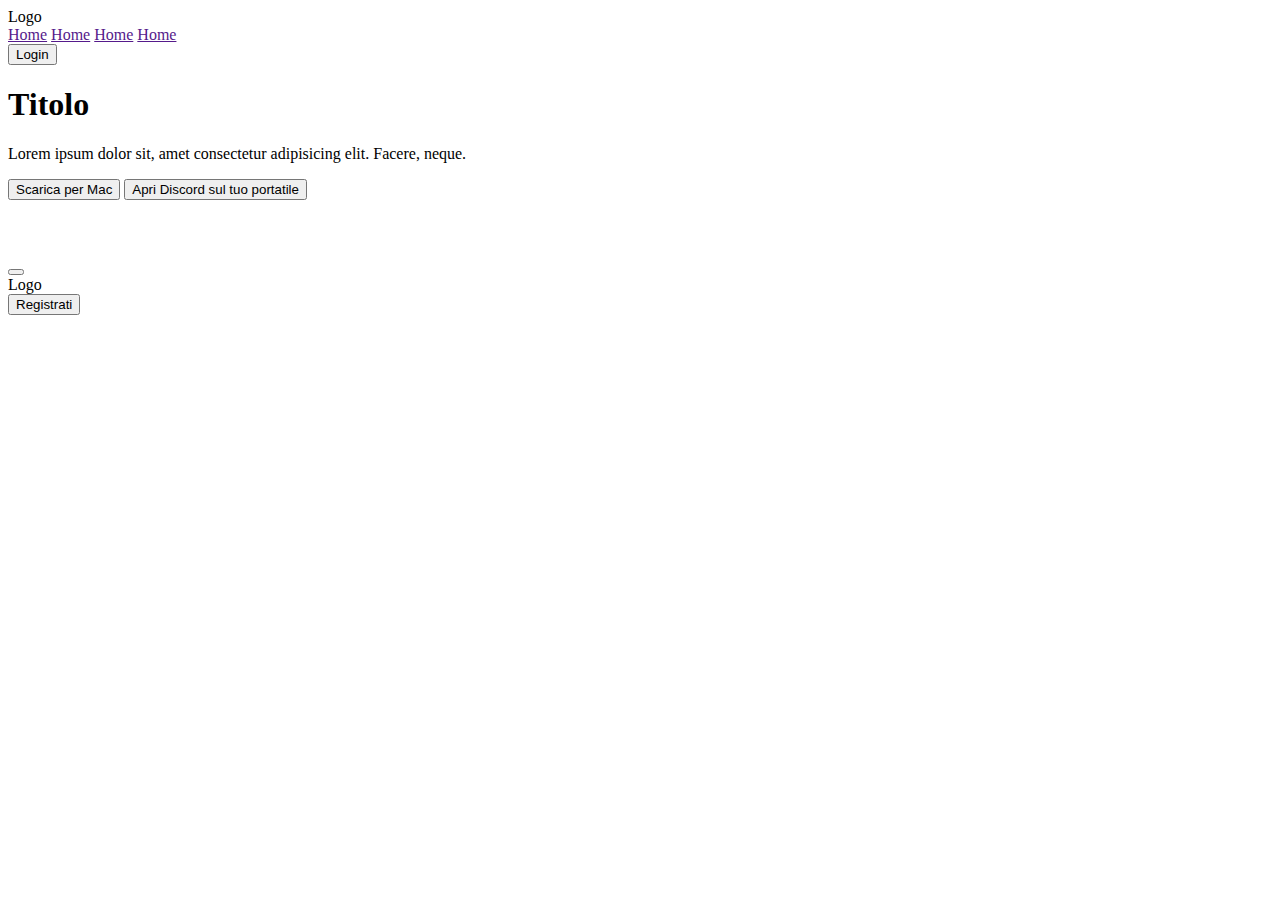
==== bonus/index.html @ c29dbe43 "aggiunta cartella bonus e copie" ====
<!DOCTYPE html>
<html lang="en">
<head>
    <meta charset="UTF-8">
    <meta http-equiv="X-UA-Compatible" content="IE=edge">
    <meta name="viewport" content="width=device-width, initial-scale=1.0">
    <title>Document</title>
    <link rel="stylesheet" href=".//assets/style.css">
</head>


<body>
    <header>
        <div class="row container">
            <div class="col_3 logo">
                Logo
            </div>

            <div class="col_6 navlink">
                <a href="">Home</a>
                <a href="">Home</a>
                <a href="">Home</a>
                <a href="">Home</a>
            </div>
            <div class="col_3 login">
                <button>Login</button>
            </div>
        </div>
    </header>

    <main>
        <section class="jumbo">
            <div class="titolo container">
                <h1>
                    Titolo
                </h1>
                <p>
                    Lorem ipsum dolor sit, amet consectetur adipisicing elit. Facere, neque.
                </p>
                <button>Scarica per Mac</button>
                <button>Apri Discord sul tuo portatile</button>

            </div>
        </section>

        <div class="sezione bianco">
            <div class="row container_sez">
                <div class="col_7 " style="background-color:blue">
                
                </div>
                <div class="col_5" style="background-color: pink">
                
                </div>
    
            
            </div>

        </div>


        <div class="sezione grigio">
            <div class="row container_sez">
                <div class="col_5" style="background-color: pink">
                
                </div>
    
                <div class="col_7 " style="background-color:blue">
                
                </div>
            
            </div>

        </div>

        <div class="sezione bianco">
            <div class="row container_sez">
                <div class="col_7 " style="background-color:blue">
                
                </div>
                <div class="col_5" style="background-color: pink">
                
                </div>
    
            
            </div>

        </div>

        <section class="sezione grigio">
            <div class="contenitore_verde">
                <h1>
    
                </h1>
                <p>
    
                </p>
                <img src="" alt="">
                <h3>
    
                </h3>
                <button>
    
                </button>

            </div>
        </section>
    </main>

    <footer>
        <div class="container_sez_footer">
            <div class="row_footer">
                <div class="col_4" style="background-color: pink">
                
                </div>
    
                <div class="col_2 " style="background-color:aqua">
                
                </div>
                <div class="col_2 " style="background-color:aqua">
                
                </div>
                <div class="col_2 " style="background-color:aqua">
                
                </div>
                <div class="col_2 " style="background-color:aqua">
                
                </div>
            
            </div>

            <div class="logo_footer">
                <div class="logo">
                    Logo
                </div>
                <button class="bottone">
                    Registrati
                </button>
                
            

            </div>

        </div>
    </footer>






    
</body>


</html>
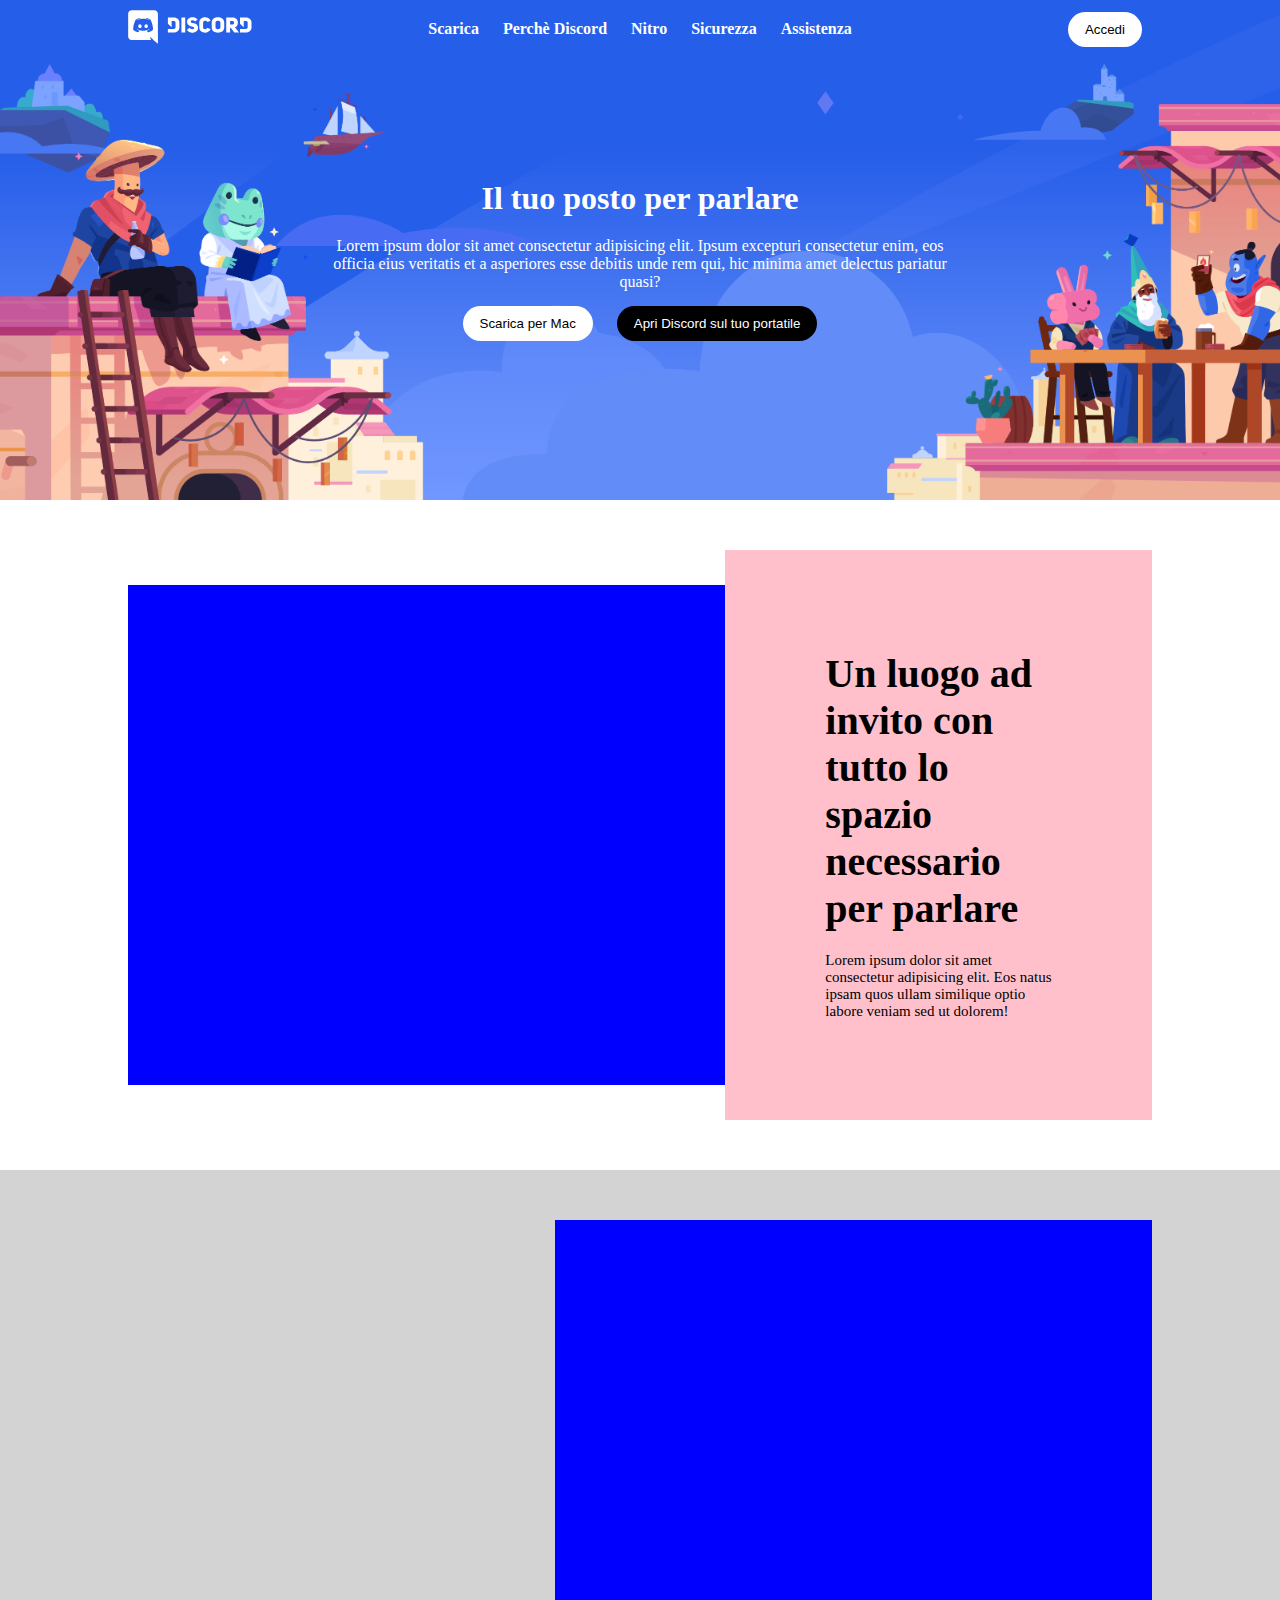
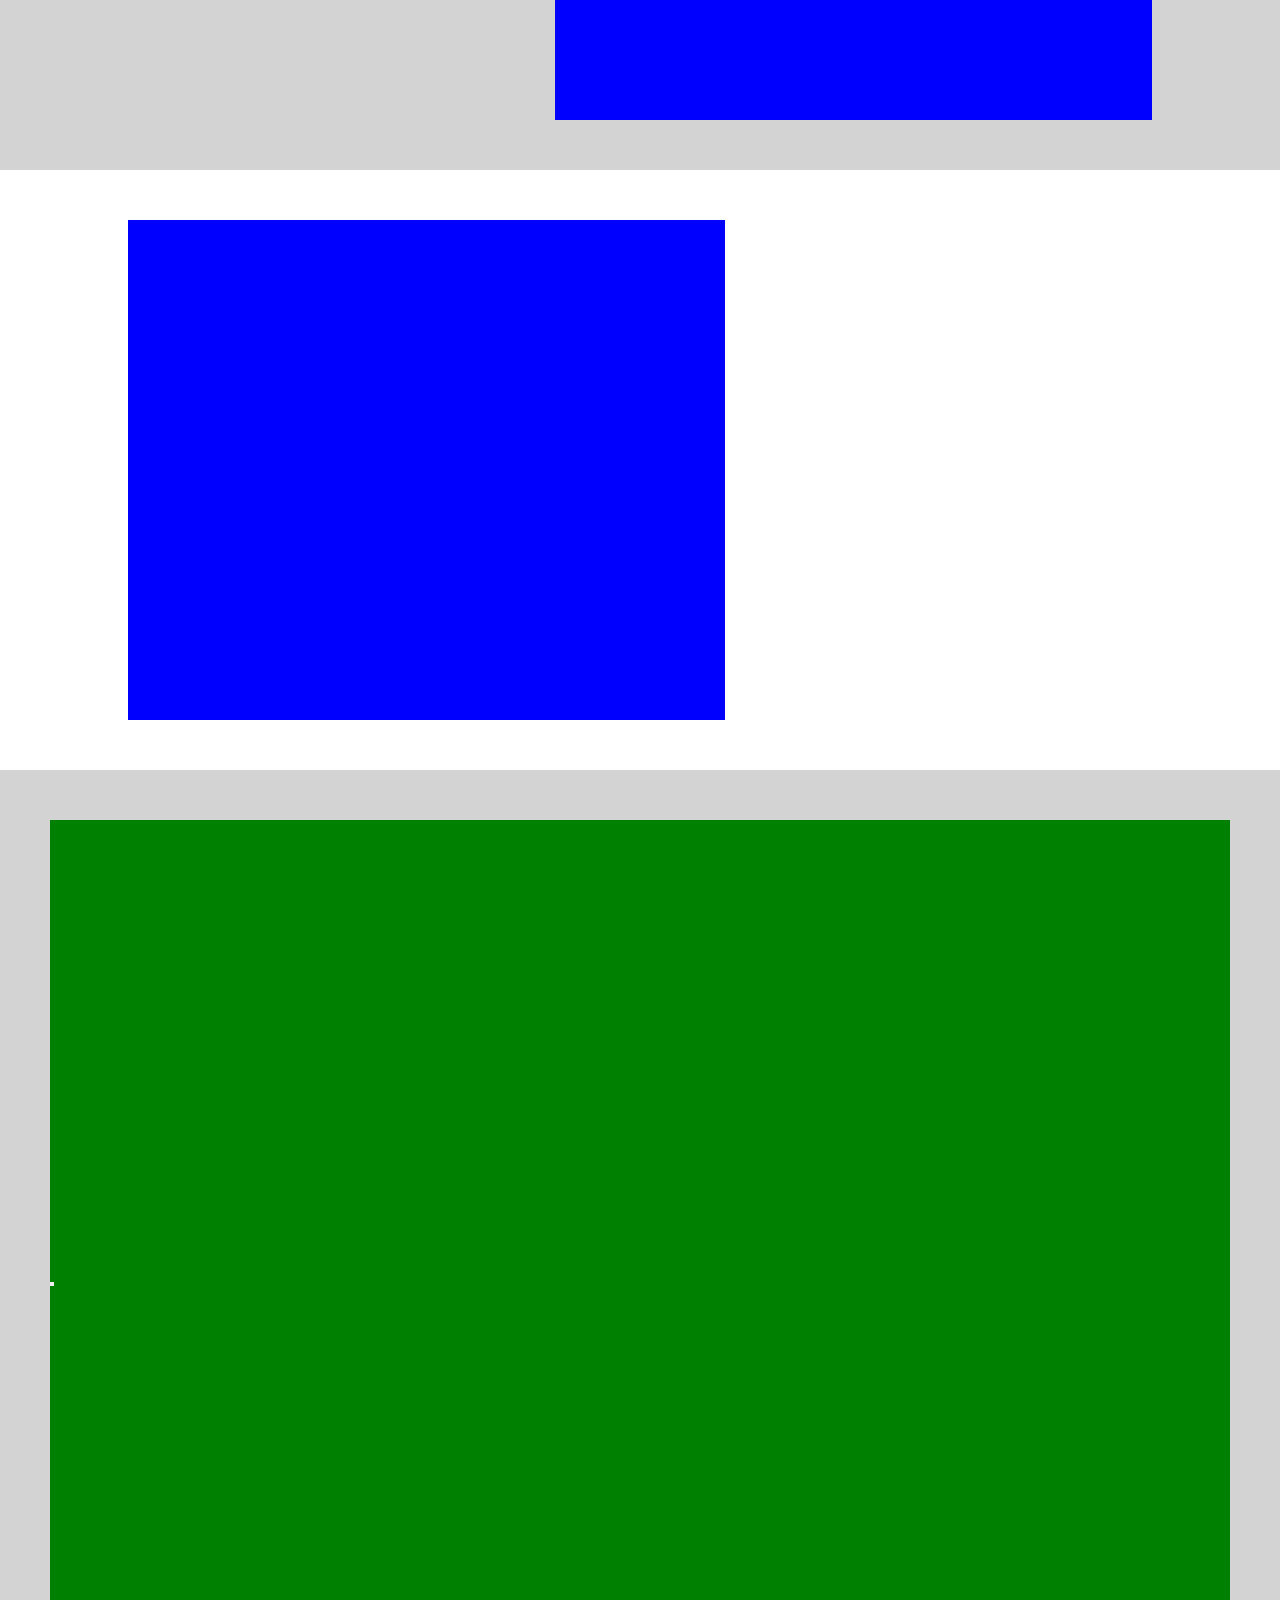
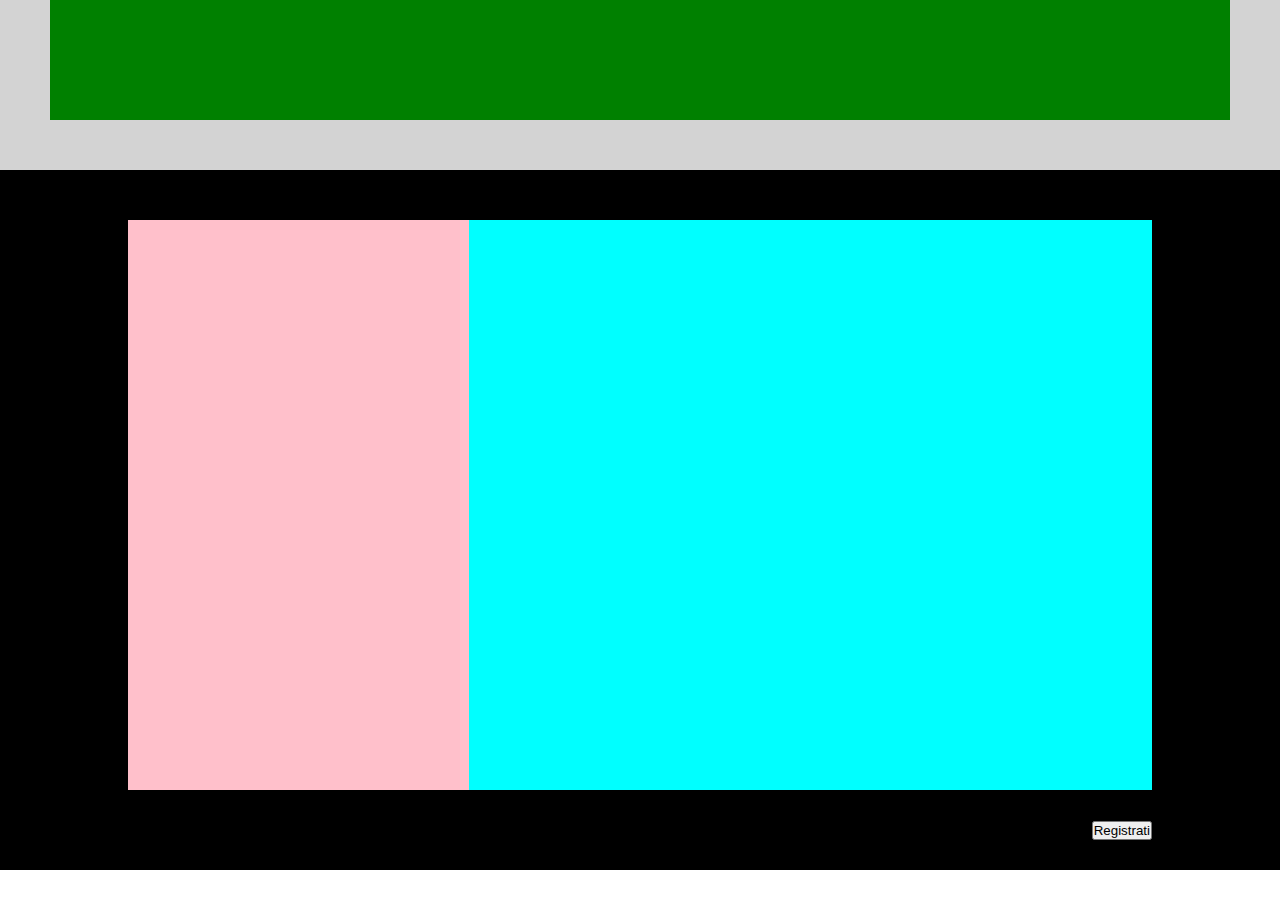
==== commit 43298fbb: "Initial layout" ====
--- a/bonus/index.html
+++ b/bonus/index.html
@@ -5,40 +5,43 @@
     <meta http-equiv="X-UA-Compatible" content="IE=edge">
     <meta name="viewport" content="width=device-width, initial-scale=1.0">
     <title>Document</title>
-    <link rel="stylesheet" href=".//assets/style.css">
+    <link rel="stylesheet" href="../bonus/style.css">
 </head>
 
 
 <body>
     <header>
-        <div class="row container">
+        <div class="row container_nav pad10">
             <div class="col_3 logo">
-                Logo
+                <img src="../assets/img/logo.svg" alt="logo discord">
             </div>
 
             <div class="col_6 navlink">
-                <a href="">Home</a>
-                <a href="">Home</a>
-                <a href="">Home</a>
-                <a href="">Home</a>
+                <a class="home" href="">Scarica</a>
+                <a class="home" href="">Perchè Discord</a>
+                <a class="home" href="">Nitro</a>
+                <a class="home" href="">Sicurezza</a>
+                <a class="home" href="">Assistenza</a>
             </div>
             <div class="col_3 login">
-                <button>Login</button>
+                <button class="button_white">Accedi</button>
             </div>
         </div>
     </header>
 
     <main>
         <section class="jumbo">
-            <div class="titolo container">
-                <h1>
-                    Titolo
+            <div class="titolo container_title">
+                <h1 class="main_title">
+                    Il tuo posto per parlare
                 </h1>
-                <p>
-                    Lorem ipsum dolor sit, amet consectetur adipisicing elit. Facere, neque.
+                <p class="main_subt">
+                    Lorem ipsum dolor sit amet consectetur adipisicing elit. Ipsum excepturi consectetur enim, eos officia eius veritatis et a asperiores esse debitis unde rem qui, hic minima amet delectus pariatur quasi?
                 </p>
-                <button>Scarica per Mac</button>
-                <button>Apri Discord sul tuo portatile</button>
+               <div>
+                   <button class="button_white pad_right_20">Scarica per Mac</button>
+                   <button class="button_black">Apri Discord sul tuo portatile</button>
+               </div> 
 
             </div>
         </section>
@@ -49,7 +52,10 @@
                 
                 </div>
                 <div class="col_5" style="background-color: pink">
-                
+                <div class="area_testo">
+                    <h1 class="titolo_sez">Un luogo ad invito con tutto lo spazio necessario per parlare</h1>
+                    <p class="sub_sez">Lorem ipsum dolor sit amet consectetur adipisicing elit. Eos natus ipsam quos ullam similique optio labore veniam sed ut dolorem!</p>
+                </div>
                 </div>
     
             
--- a/bonus/style.css
+++ b/bonus/style.css
@@ -0,0 +1,233 @@
+* {
+    margin: 0px;
+    padding: 0px;
+    box-sizing: border-box;
+}
+
+:root {
+    --jumbo: #00008B;
+    --header: #ADD8E6;
+    --nav: #DAA520;
+    --backtitolo: #EE82EE;
+    --collarga: #1E90FF;
+    --sezpari: #D3D3D3;
+    --colstretta: #FFC0CB;
+    --sezdispari: #FFFFFF;
+
+
+}
+
+header {
+    background-color: transparent;
+    position: absolute;
+    width: 100%;
+}
+
+
+
+.bianco {
+    background-color: var(--sezdispari);
+}
+
+.grigio {
+    background-color: var(--sezpari);
+}
+
+.container_nav {
+    width: 80%;
+    max-width: 1200px;
+    margin: auto;
+    display: flex;}
+
+.container_title {
+    width: 80%;
+    max-width: 1200px;
+    margin: auto;
+    display: flex;
+    flex-direction: column;
+    justify-content: center;
+    align-items: center;
+}
+
+.container_sez {
+    width: 80%;
+    max-width: 1200px;
+    margin: 50px auto;
+}
+
+.container_sez_footer {
+    width: 80%;
+    max-width: 1200px;
+    margin: 0px auto 35px;
+}
+
+.row {
+    display: flex;
+    flex-wrap: wrap;
+    align-items: center;
+}
+
+.main_title {
+    padding: 20px 0px;
+    color: white;
+}
+
+.main_subt {
+    padding: 0px 200px 15px;
+    color: white;
+}
+
+.pad10 {
+    padding: 10px 0px;
+}
+
+.pad_right_20 {
+    padding-right: 20px;
+}
+
+.home {
+    color: white;
+    text-decoration: none;
+    padding: 0px 10px;
+    font-weight: bold;
+
+}
+
+.button_white {
+    border-radius: 24px;
+    background-color: white;
+    color: black;
+    padding: 8px 15px;
+    border-color: transparent;
+    margin: 0px 10px;
+}
+
+.button_black {
+    border-radius: 24px;
+    background-color: black;
+    color: white;
+    padding: 8px 15px;
+    border-color: transparent;
+    margin: 0px 10px;
+}
+
+.col_1 {
+    width: calc((100% / 12)* 1);
+}
+
+.col_2 {
+    width: calc((100% / 12)* 2);
+}
+
+
+
+.col_3 {
+    width: calc((100% / 12)* 3);
+}
+
+.col_4 {
+    width: calc((100% / 12)* 4);
+    height: 570px;
+}
+
+.sottocol {
+    width: calc((.col_4/ 10)* 4);
+}
+
+.col_5 {
+    width: calc((100% / 12)* 5);
+}
+
+.col_6 {
+    width: calc((100% / 12)* 6);
+}
+
+.col_7 {
+    width: calc((100% / 12)* 7);
+    height: 500px;
+}
+
+.col_9 {
+    width: calc((100% / 12)* 9);
+}
+
+.jumbo {
+    height: 500px;
+    background-image: url(../assets/img/jumbo.png);
+    display: flex;
+    justify-content: center;
+    align-content: center;
+    background-repeat: no-repeat;
+    background-size: cover;
+
+}
+
+.sezione {
+    display: flex;
+}
+
+
+.titolo {
+    text-align: center;
+    height: 400px;
+
+}
+
+.navlink {
+    text-align: center;
+}
+
+.login {
+    text-align: end;
+}
+
+.logo {
+    align-items: center;
+}
+
+.area_testo{
+    padding: 100px;
+}
+
+.titolo_sez{
+    font-size: 40px;
+    color: black;
+    padding-bottom: 20px;
+    text-align: left;
+}
+
+.sub_sez{
+    font-size: 15px;
+    color: black;
+    text-align: left;
+}
+
+
+.contenitore_verde {
+    height: 900px;
+    justify-content: center;
+    align-content: center;
+    margin: 50px;
+    background-color: green;
+    width: 100%;
+}
+
+
+.logo_footer {
+    max-width: 1200px;
+    margin: auto;
+    height: 80px;
+    display: flex;
+    justify-content: space-between;
+    align-items: center;
+}
+
+footer {
+    background-color: black;
+}
+
+.row_footer {
+    display: flex;
+    flex-wrap: wrap;
+    padding-top: 50px;
+}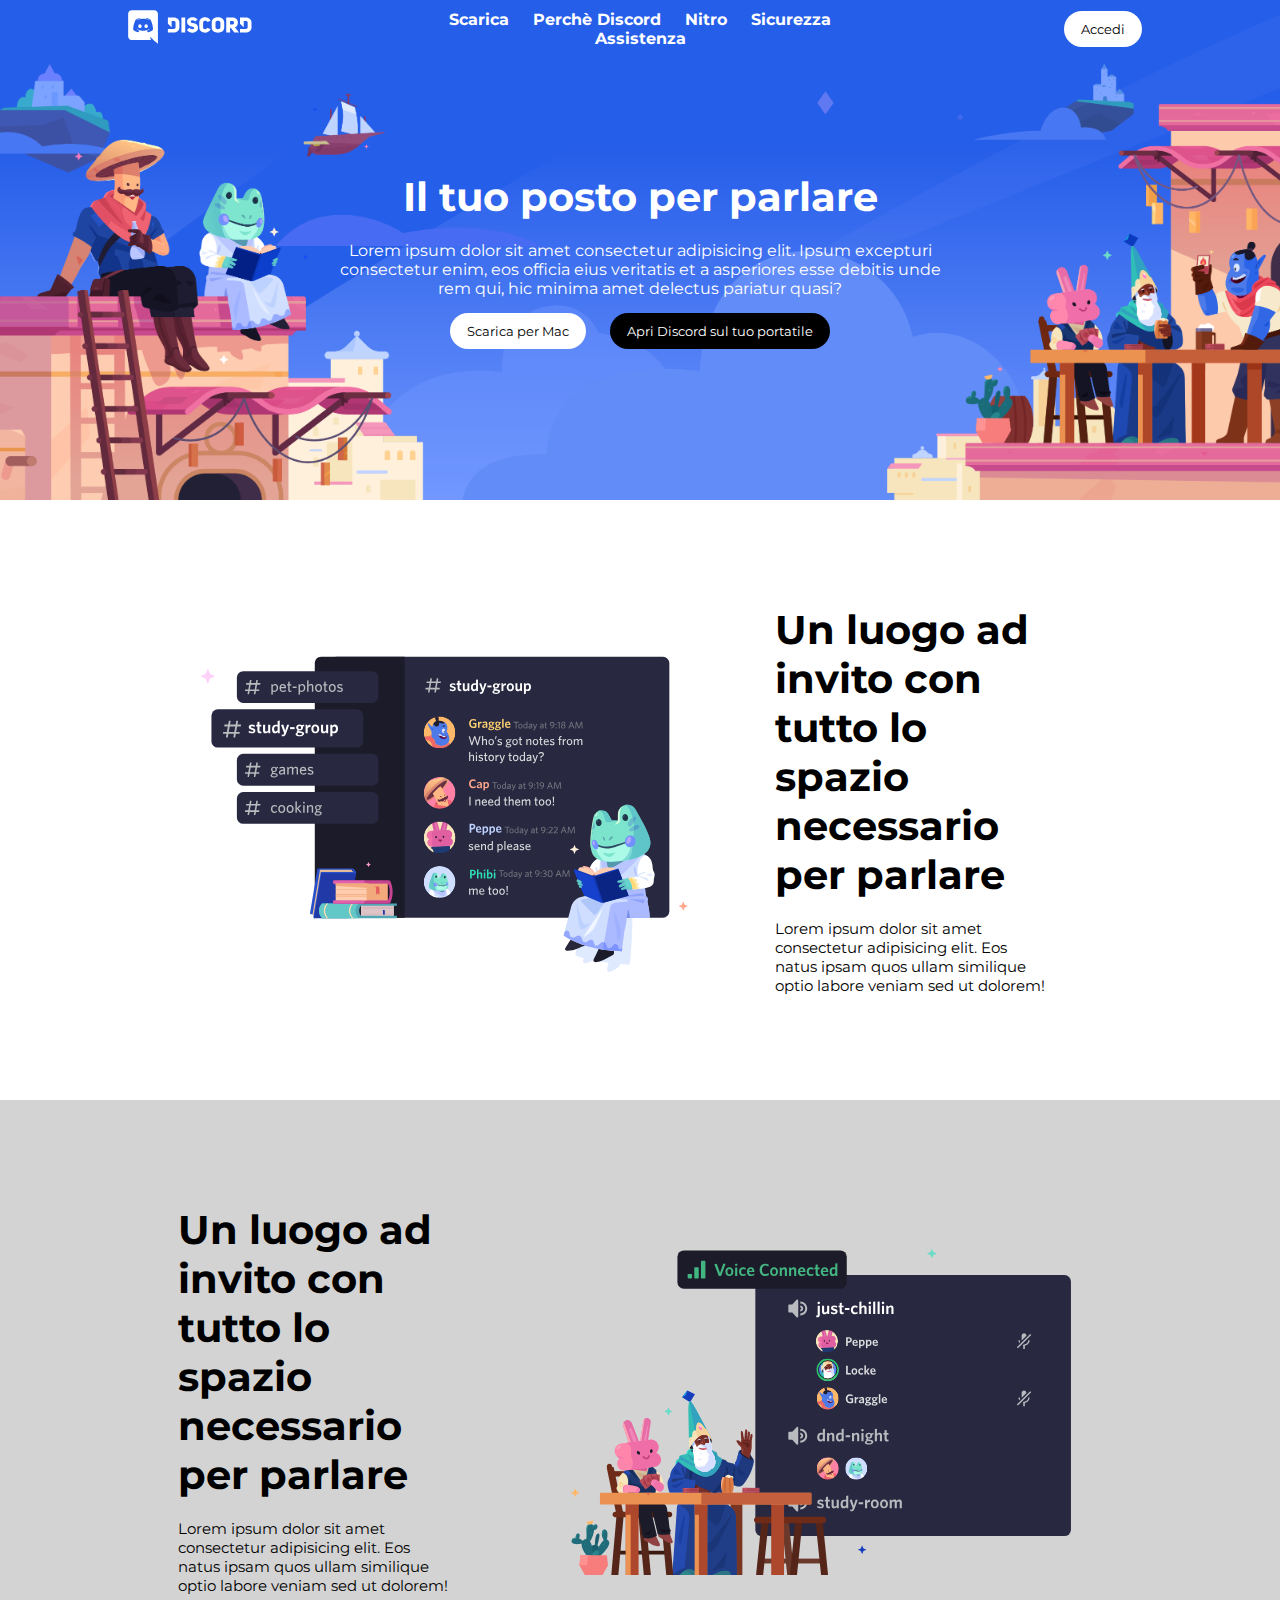
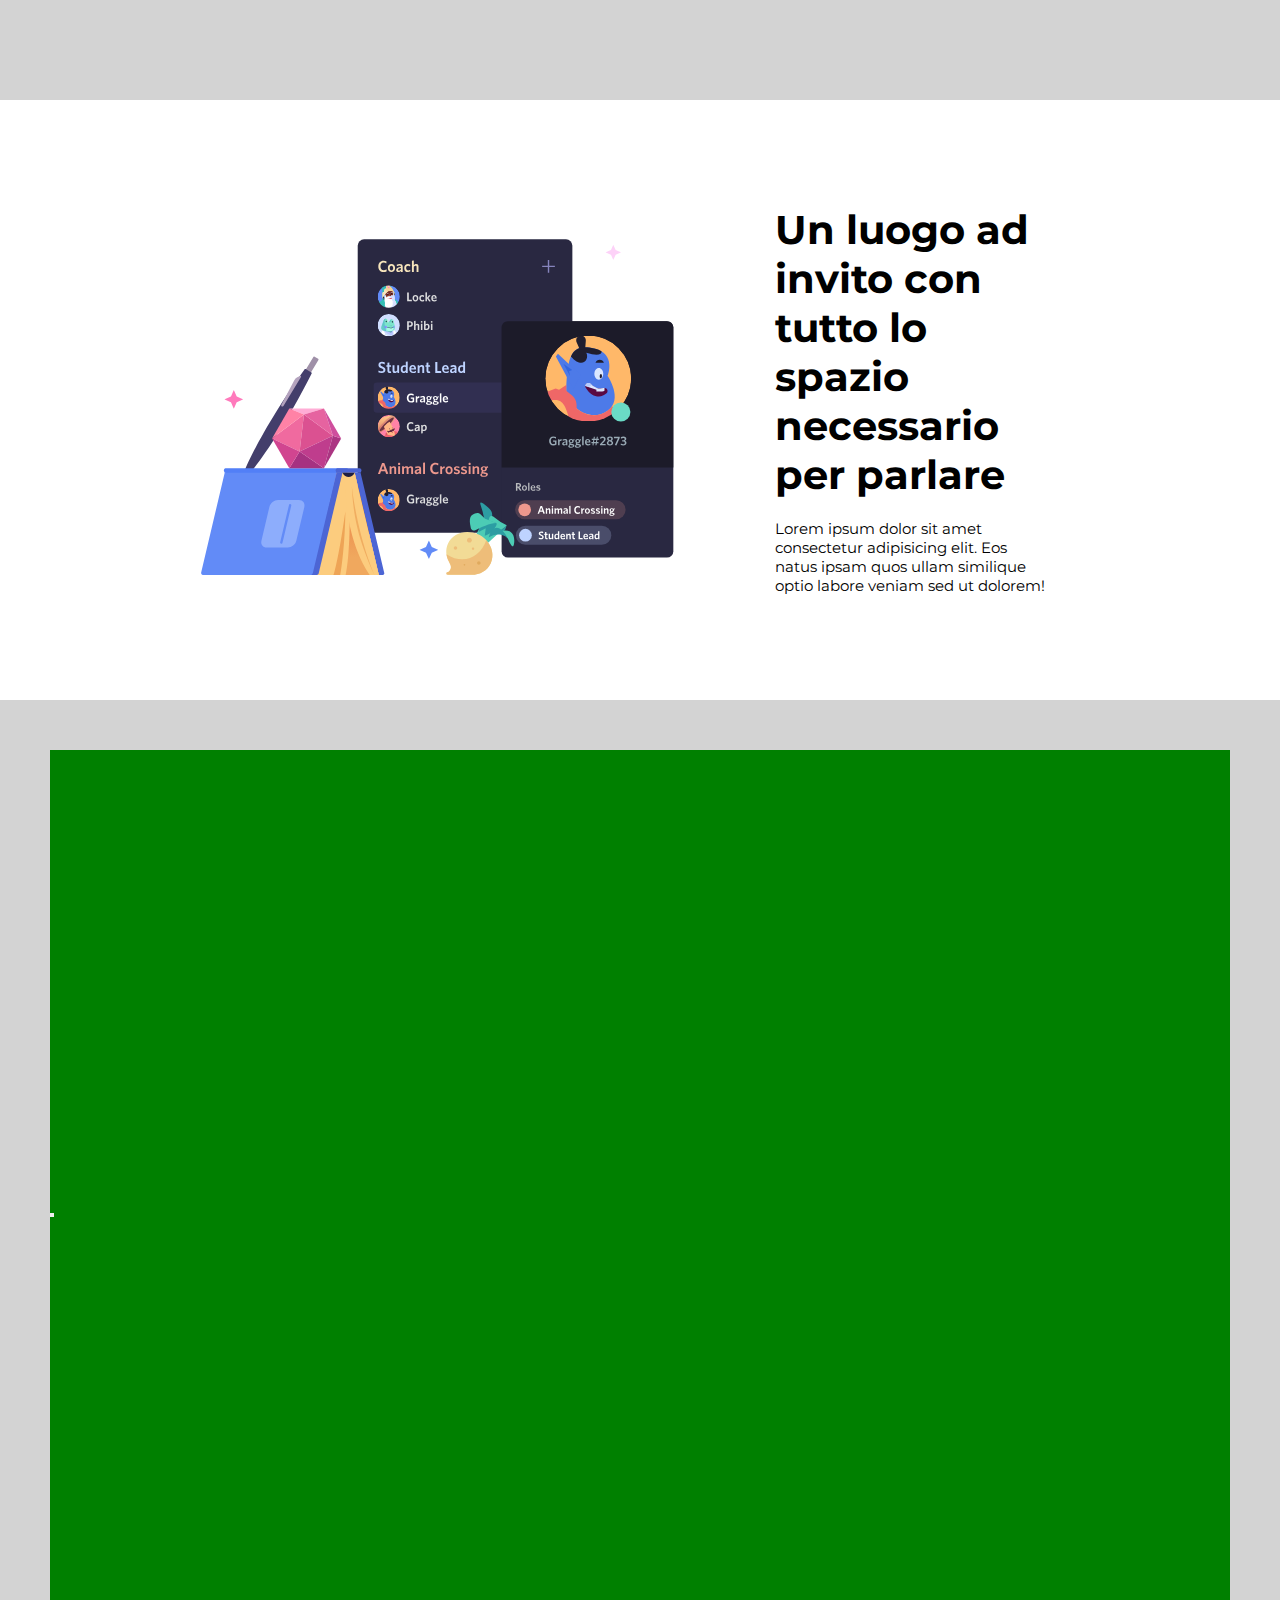
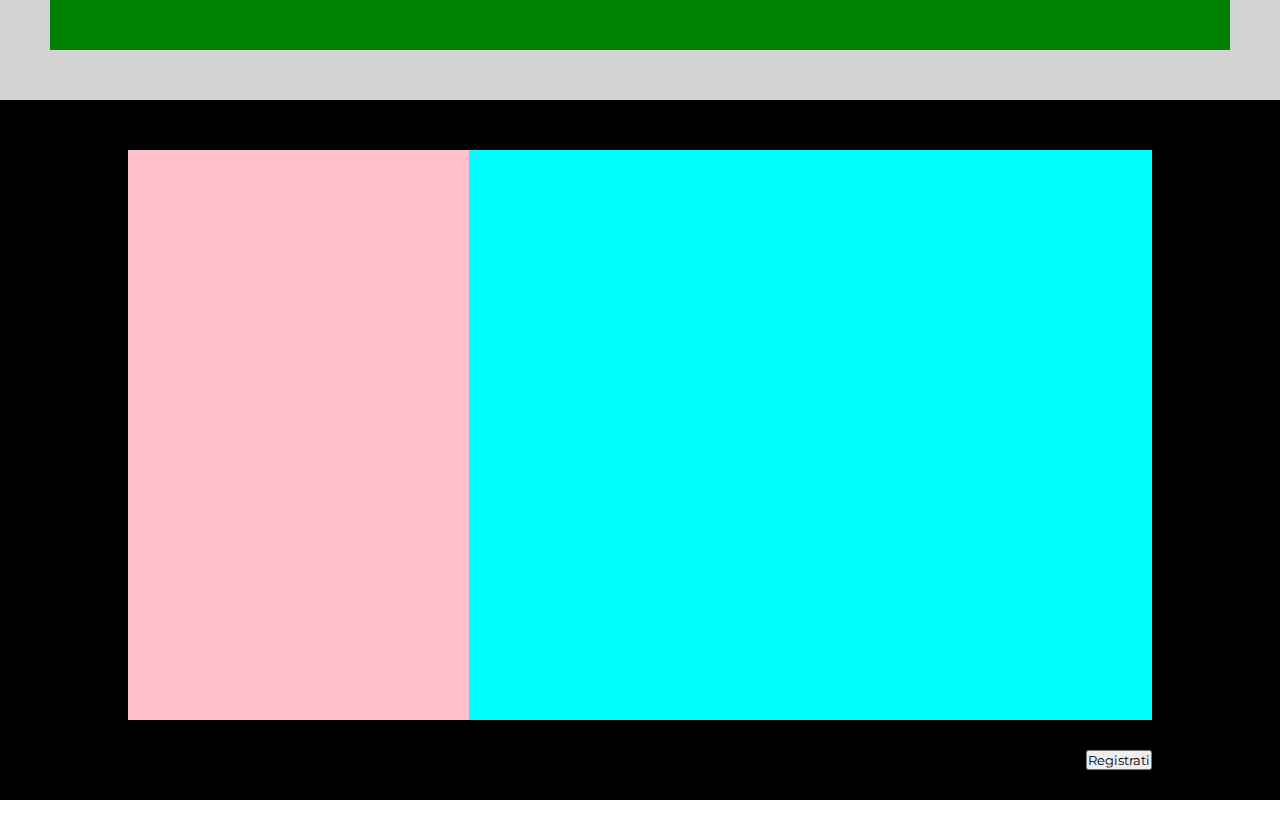
==== commit aff53873: "modifiche" ====
--- a/bonus/index.html
+++ b/bonus/index.html
@@ -4,7 +4,10 @@
     <meta charset="UTF-8">
     <meta http-equiv="X-UA-Compatible" content="IE=edge">
     <meta name="viewport" content="width=device-width, initial-scale=1.0">
-    <title>Document</title>
+    <title>Pagina Discordt</title>
+    <link rel="preconnect" href="https://fonts.googleapis.com">
+<link rel="preconnect" href="https://fonts.gstatic.com" crossorigin>
+<link href="https://fonts.googleapis.com/css2?family=Montserrat:ital,wght@0,700;0,800;0,900;1,400&display=swap" rel="stylesheet">
     <link rel="stylesheet" href="../bonus/style.css">
 </head>
 
@@ -48,10 +51,12 @@
 
         <div class="sezione bianco">
             <div class="row container_sez">
-                <div class="col_7 " style="background-color:blue">
-                
+                <div class="col_7 " >
+                    <div class="img_div">
+                        <img class="img_sez" src="../assets/img/item1.svg" alt="">
+                    </div>
                 </div>
-                <div class="col_5" style="background-color: pink">
+                <div class="col_5" >
                 <div class="area_testo">
                     <h1 class="titolo_sez">Un luogo ad invito con tutto lo spazio necessario per parlare</h1>
                     <p class="sub_sez">Lorem ipsum dolor sit amet consectetur adipisicing elit. Eos natus ipsam quos ullam similique optio labore veniam sed ut dolorem!</p>
@@ -66,12 +71,17 @@
 
         <div class="sezione grigio">
             <div class="row container_sez">
-                <div class="col_5" style="background-color: pink">
-                
+                <div class="col_5">
+                    <div class="area_testo">
+                        <h1 class="titolo_sez">Un luogo ad invito con tutto lo spazio necessario per parlare</h1>
+                        <p class="sub_sez">Lorem ipsum dolor sit amet consectetur adipisicing elit. Eos natus ipsam quos ullam similique optio labore veniam sed ut dolorem!</p>
+                    </div>
                 </div>
     
-                <div class="col_7 " style="background-color:blue">
-                
+                <div class="col_7 " >
+                    <div class="img_div2">
+                        <img class="img_sez" src="../assets/img/item2.svg" alt="">
+                    </div>
                 </div>
             
             </div>
@@ -80,11 +90,16 @@
 
         <div class="sezione bianco">
             <div class="row container_sez">
-                <div class="col_7 " style="background-color:blue">
-                
+                <div class="col_7 " >
+                    <div class="img_div">
+                        <img class="img_sez" src="../assets/img/item3.svg" alt="">
+                    </div>
                 </div>
-                <div class="col_5" style="background-color: pink">
-                
+                <div class="col_5" >
+                <div class="area_testo">
+                    <h1 class="titolo_sez">Un luogo ad invito con tutto lo spazio necessario per parlare</h1>
+                    <p class="sub_sez">Lorem ipsum dolor sit amet consectetur adipisicing elit. Eos natus ipsam quos ullam similique optio labore veniam sed ut dolorem!</p>
+                </div>
                 </div>
     
             
--- a/bonus/style.css
+++ b/bonus/style.css
@@ -2,6 +2,7 @@
     margin: 0px;
     padding: 0px;
     box-sizing: border-box;
+    font-family: 'Montserrat', sans-serif;
 }
 
 :root {
@@ -70,11 +71,15 @@
 .main_title {
     padding: 20px 0px;
     color: white;
+    font-size: 40px;
+    font-weight: 700;
+
 }
 
 .main_subt {
     padding: 0px 200px 15px;
     color: white;
+    font-weight: 400;
 }
 
 .pad10 {
@@ -186,8 +191,16 @@
 }
 
 .area_testo{
-    padding: 100px;
-}
+    padding-left: 50px;
+    padding-right: 100px;
+    display: flex;
+    flex-direction: column;
+    justify-content: center;
+    align-items: flex-start;
+    height: 100%;
+}
+
+
 
 .titolo_sez{
     font-size: 40px;
@@ -196,6 +209,8 @@
     text-align: left;
 }
 
+
+
 .sub_sez{
     font-size: 15px;
     color: black;
@@ -203,6 +218,25 @@
 }
 
 
+
+.img_div{
+    display: flex;
+    justify-content: flex-end;
+    height: 500px;
+}
+
+.img_div2{
+    display: flex;
+    justify-content: flex-start;
+    height: 500px;
+}
+
+.img_sez{
+    height: 350px;
+    align-self: center;
+}
+
+
 .contenitore_verde {
     height: 900px;
     justify-content: center;
